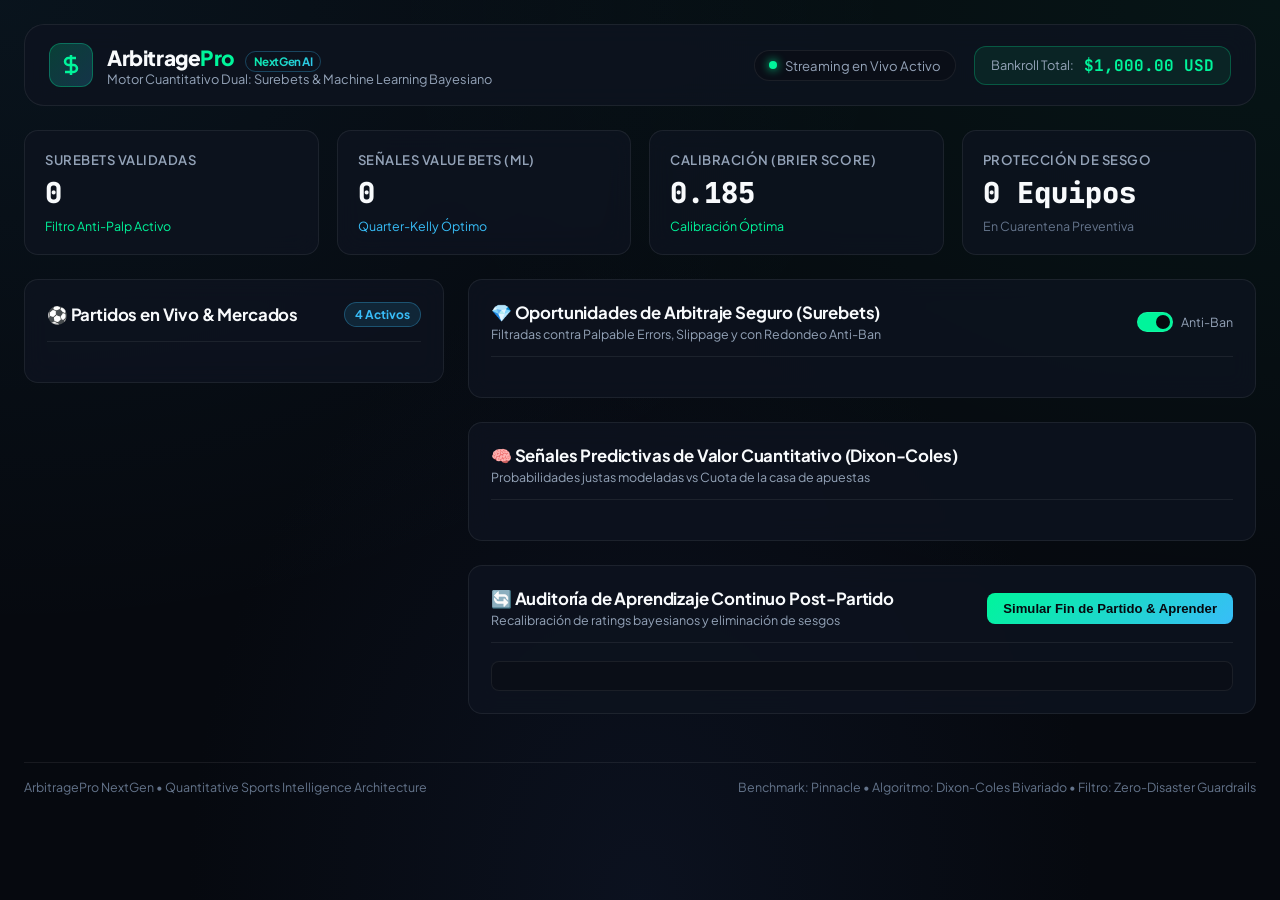
==== static/index.html @ cd668b92 "feat(engine): implement ArbitragePro NextGen with dual quantitative engine, bayesian learning and an" ====
<!DOCTYPE html>
<html lang="es">
<head>
  <meta charset="UTF-8">
  <meta name="viewport" content="width=device-width, initial-scale=1.0">
  <title>ArbitragePro NextGen | Terminal Cuantitativa & ML</title>
  <link rel="preconnect" href="https://fonts.googleapis.com">
  <link rel="preconnect" href="https://fonts.gstatic.com" crossorigin>
  <link href="https://fonts.googleapis.com/css2?family=Plus+Jakarta+Sans:wght@400;500;600;700;800&family=JetBrains+Mono:wght@400;500;700&display=swap" rel="stylesheet">
  <link rel="stylesheet" href="style.css">
</head>
<body>
  <div class="app-layout">
    <!-- Top Navigation Header -->
    <header class="navbar">
      <div class="brand">
        <div class="brand-badge-icon">
          <svg width="24" height="24" viewBox="0 0 24 24" fill="none" stroke="currentColor" stroke-width="2.5"><path d="M12 2v20M17 5H9.5a3.5 3.5 0 0 0 0 7h5a3.5 3.5 0 0 1 0 7H6"/></svg>
        </div>
        <div>
          <div class="brand-title">Arbitrage<span>Pro</span> <span class="tag-ai">NextGen AI</span></div>
          <div class="brand-desc">Motor Cuantitativo Dual: Surebets & Machine Learning Bayesiano</div>
        </div>
      </div>

      <div class="header-metrics">
        <div class="system-status">
          <span class="live-dot"></span>
          <span id="sys-status-text">Streaming en Vivo Activo</span>
        </div>
        <div class="bankroll-pill">
          <span class="pill-label">Bankroll Total:</span>
          <span class="pill-value mono" id="header-bankroll">$1,000.00 USD</span>
        </div>
      </div>
    </header>

    <!-- KPI Metric Cards Grid -->
    <section class="kpi-grid">
      <div class="kpi-card">
        <div class="kpi-title">Surebets Validadas</div>
        <div class="kpi-value mono" id="kpi-surebets-count">0</div>
        <div class="kpi-sub positive" id="kpi-surebets-sub">Filtro Anti-Palp Activo</div>
      </div>
      <div class="kpi-card">
        <div class="kpi-title">Señales Value Bets (ML)</div>
        <div class="kpi-value mono" id="kpi-valuebets-count">0</div>
        <div class="kpi-sub highlight" id="kpi-valuebets-sub">Quarter-Kelly Óptimo</div>
      </div>
      <div class="kpi-card">
        <div class="kpi-title">Calibración (Brier Score)</div>
        <div class="kpi-value mono" id="kpi-brier-score">0.185</div>
        <div class="kpi-sub positive" id="kpi-brier-status">Calibración Óptima</div>
      </div>
      <div class="kpi-card">
        <div class="kpi-title">Protección de Sesgo</div>
        <div class="kpi-value mono" id="kpi-quarantine-count">0 Equipos</div>
        <div class="kpi-sub" id="kpi-quarantine-sub">En Cuarentena Preventiva</div>
      </div>
    </section>

    <!-- Main Live Workspace -->
    <main class="dashboard-body">
      <!-- Left Column: Live Matches Feed -->
      <div class="column-left">
        <div class="panel-card">
          <div class="panel-header">
            <h3>⚽ Partidos en Vivo & Mercados</h3>
            <span class="badge-live" id="live-badge-count">4 Activos</span>
          </div>
          <div class="events-list" id="events-container">
            <!-- Renderizado dinámico -->
          </div>
        </div>
      </div>

      <!-- Right Column: Dual Engines (Surebets & Value Bets) -->
      <div class="column-right">
        <!-- Panel 1: Surebets Aprobadas -->
        <div class="panel-card">
          <div class="panel-header">
            <div>
              <h3>💎 Oportunidades de Arbitraje Seguro (Surebets)</h3>
              <p class="panel-sub">Filtradas contra Palpable Errors, Slippage y con Redondeo Anti-Ban</p>
            </div>
            <div class="toggle-wrap">
              <label class="switch">
                <input type="checkbox" id="anti-ban-check" checked>
                <span class="slider round"></span>
              </label>
              <span class="switch-caption">Anti-Ban</span>
            </div>
          </div>
          <div id="surebets-container">
            <!-- Renderizado dinámico -->
          </div>
        </div>

        <!-- Panel 2: Señales de Machine Learning -->
        <div class="panel-card">
          <div class="panel-header">
            <div>
              <h3>🧠 Señales Predictivas de Valor Cuantitativo (Dixon-Coles)</h3>
              <p class="panel-sub">Probabilidades justas modeladas vs Cuota de la casa de apuestas</p>
            </div>
          </div>
          <div id="valuebets-container">
            <!-- Renderizado dinámico -->
          </div>
        </div>

        <!-- Panel 3: Bucle de Aprendizaje Continuo (Feedback Loop) -->
        <div class="panel-card">
          <div class="panel-header">
            <div>
              <h3>🔄 Auditoría de Aprendizaje Continuo Post-Partido</h3>
              <p class="panel-sub">Recalibración de ratings bayesianos y eliminación de sesgos</p>
            </div>
            <button class="btn-action" onclick="triggerTestSettlement()">Simular Fin de Partido & Aprender</button>
          </div>
          <div class="learning-audit-box" id="audit-container">
            <!-- Renderizado dinámico -->
          </div>
        </div>
      </div>
    </main>

    <!-- Footer -->
    <footer class="app-footer">
      <div>ArbitragePro NextGen &bull; Quantitative Sports Intelligence Architecture</div>
      <div class="footer-links">
        <span>Benchmark: Pinnacle</span> &bull; 
        <span>Algoritmo: Dixon-Coles Bivariado</span> &bull; 
        <span>Filtro: Zero-Disaster Guardrails</span>
      </div>
    </footer>
  </div>

  <script src="app.js"></script>
</body>
</html>
---- static/style.css ----
/* ==========================================================================
   ArbitragePro NextGen - Design System & Modern Fintech Theme
   ========================================================================== */

:root {
  --bg-body: #06090f;
  --bg-card: rgba(14, 19, 31, 0.85);
  --bg-card-hover: rgba(20, 27, 43, 0.95);
  --bg-input: #0a0e17;
  
  --border-subtle: rgba(255, 255, 255, 0.07);
  --border-focus: #00f59b;
  --border-active: rgba(0, 245, 155, 0.3);

  --text-primary: #f8fafc;
  --text-secondary: #94a3b8;
  --text-muted: #64748b;

  --accent-green: #00f59b;
  --accent-green-glow: rgba(0, 245, 155, 0.2);
  --accent-cyan: #38bdf8;
  --accent-cyan-glow: rgba(56, 189, 248, 0.2);
  --accent-amber: #fbbf24;
  --accent-rose: #f43f5e;
  --accent-purple: #a855f7;

  --font-sans: 'Plus Jakarta Sans', system-ui, -apple-system, sans-serif;
  --font-mono: 'JetBrains Mono', monospace;

  --radius-sm: 8px;
  --radius-md: 14px;
  --radius-lg: 20px;
}

*, *::before, *::after {
  box-sizing: border-box;
  margin: 0;
  padding: 0;
}

body {
  background-color: var(--bg-body);
  background-image: 
    radial-gradient(at 0% 0%, rgba(56, 189, 248, 0.06) 0px, transparent 50%),
    radial-gradient(at 100% 0%, rgba(0, 245, 155, 0.05) 0px, transparent 50%),
    radial-gradient(at 50% 100%, rgba(15, 23, 42, 0.6) 0px, transparent 50%);
  background-attachment: fixed;
  color: var(--text-primary);
  font-family: var(--font-sans);
  min-height: 100vh;
  -webkit-font-smoothing: antialiased;
}

.mono {
  font-family: var(--font-mono);
}

.app-layout {
  max-width: 1440px;
  margin: 0 auto;
  padding: 24px;
  display: flex;
  flex-direction: column;
  gap: 24px;
}

/* Navbar */
.navbar {
  display: flex;
  justify-content: space-between;
  align-items: center;
  padding: 18px 24px;
  background: var(--bg-card);
  backdrop-filter: blur(12px);
  border: 1px solid var(--border-subtle);
  border-radius: var(--radius-lg);
}

.brand {
  display: flex;
  align-items: center;
  gap: 14px;
}

.brand-badge-icon {
  width: 44px;
  height: 44px;
  border-radius: 12px;
  background: linear-gradient(135deg, rgba(0, 245, 155, 0.2), rgba(56, 189, 248, 0.2));
  border: 1px solid rgba(0, 245, 155, 0.3);
  display: flex;
  align-items: center;
  justify-content: center;
  color: var(--accent-green);
}

.brand-title {
  font-size: 1.3rem;
  font-weight: 800;
  letter-spacing: -0.02em;
}

.brand-title span {
  color: var(--accent-green);
}

.tag-ai {
  font-size: 0.72rem;
  font-weight: 700;
  background: linear-gradient(135deg, #00f59b, #38bdf8);
  -webkit-background-clip: text;
  -webkit-text-fill-color: transparent;
  border: 1px solid rgba(56, 189, 248, 0.3);
  padding: 2px 8px;
  border-radius: 20px;
  margin-left: 6px;
}

.brand-desc {
  font-size: 0.8rem;
  color: var(--text-secondary);
}

.header-metrics {
  display: flex;
  align-items: center;
  gap: 18px;
}

.system-status {
  display: flex;
  align-items: center;
  gap: 8px;
  font-size: 0.82rem;
  color: var(--text-secondary);
  background: var(--bg-input);
  padding: 6px 14px;
  border-radius: 20px;
  border: 1px solid var(--border-subtle);
}

.live-dot {
  width: 8px;
  height: 8px;
  border-radius: 50%;
  background: var(--accent-green);
  box-shadow: 0 0 10px var(--accent-green);
  animation: pulse 1.8s infinite;
}

@keyframes pulse {
  0% { transform: scale(0.95); opacity: 0.6; }
  50% { transform: scale(1.25); opacity: 1; }
  100% { transform: scale(0.95); opacity: 0.6; }
}

.bankroll-pill {
  background: rgba(0, 245, 155, 0.08);
  border: 1px solid rgba(0, 245, 155, 0.25);
  padding: 8px 16px;
  border-radius: 12px;
  display: flex;
  align-items: center;
  gap: 10px;
}

.pill-label {
  font-size: 0.8rem;
  color: var(--text-secondary);
}

.pill-value {
  font-size: 1rem;
  font-weight: 700;
  color: var(--accent-green);
}

/* KPI Grid */
.kpi-grid {
  display: grid;
  grid-template-columns: repeat(auto-fit, minmax(240px, 1fr));
  gap: 18px;
}

.kpi-card {
  background: var(--bg-card);
  backdrop-filter: blur(12px);
  border: 1px solid var(--border-subtle);
  border-radius: var(--radius-md);
  padding: 20px;
  display: flex;
  flex-direction: column;
  gap: 6px;
  transition: transform 0.2s, border-color 0.2s;
}

.kpi-card:hover {
  transform: translateY(-2px);
  border-color: rgba(255, 255, 255, 0.15);
}

.kpi-title {
  font-size: 0.82rem;
  color: var(--text-secondary);
  font-weight: 600;
  text-transform: uppercase;
  letter-spacing: 0.04em;
}

.kpi-value {
  font-size: 1.8rem;
  font-weight: 800;
  color: var(--text-primary);
}

.kpi-sub {
  font-size: 0.78rem;
  color: var(--text-muted);
}

.kpi-sub.positive {
  color: var(--accent-green);
}

.kpi-sub.highlight {
  color: var(--accent-cyan);
}

/* Body Columns */
.dashboard-body {
  display: grid;
  grid-template-columns: 420px 1fr;
  gap: 24px;
}

@media (max-width: 1024px) {
  .dashboard-body {
    grid-template-columns: 1fr;
  }
}

.panel-card {
  background: var(--bg-card);
  backdrop-filter: blur(12px);
  border: 1px solid var(--border-subtle);
  border-radius: var(--radius-md);
  padding: 22px;
  margin-bottom: 24px;
}

.panel-header {
  display: flex;
  justify-content: space-between;
  align-items: center;
  margin-bottom: 18px;
  border-bottom: 1px solid var(--border-subtle);
  padding-bottom: 14px;
}

.panel-header h3 {
  font-size: 1.05rem;
  font-weight: 700;
  letter-spacing: -0.01em;
}

.panel-sub {
  font-size: 0.78rem;
  color: var(--text-secondary);
  margin-top: 3px;
}

.badge-live {
  background: rgba(56, 189, 248, 0.12);
  color: var(--accent-cyan);
  border: 1px solid rgba(56, 189, 248, 0.3);
  font-size: 0.75rem;
  font-weight: 700;
  padding: 4px 10px;
  border-radius: 20px;
}

/* Event Cards */
.events-list {
  display: flex;
  flex-direction: column;
  gap: 14px;
}

.match-item {
  background: var(--bg-input);
  border: 1px solid var(--border-subtle);
  border-radius: var(--radius-sm);
  padding: 14px;
  display: flex;
  flex-direction: column;
  gap: 10px;
  transition: border-color 0.2s;
}

.match-item:hover {
  border-color: rgba(255, 255, 255, 0.18);
}

.match-item-top {
  display: flex;
  justify-content: space-between;
  align-items: center;
}

.match-league {
  font-size: 0.72rem;
  color: var(--accent-cyan);
  font-weight: 600;
}

.match-clock {
  font-size: 0.75rem;
  background: rgba(244, 63, 94, 0.15);
  color: var(--accent-rose);
  padding: 2px 8px;
  border-radius: 12px;
  font-weight: 700;
}

.match-teams {
  display: flex;
  justify-content: space-between;
  align-items: center;
  font-weight: 700;
  font-size: 0.95rem;
}

.match-score {
  font-size: 1.1rem;
  color: var(--accent-green);
  background: rgba(0, 245, 155, 0.1);
  padding: 2px 10px;
  border-radius: 8px;
}

.match-odds-row {
  display: grid;
  grid-template-columns: repeat(3, 1fr);
  gap: 8px;
  margin-top: 4px;
}

.odd-pill {
  background: rgba(255, 255, 255, 0.03);
  border: 1px solid var(--border-subtle);
  border-radius: 6px;
  padding: 6px;
  text-align: center;
  display: flex;
  flex-direction: column;
  gap: 2px;
}

.odd-label {
  font-size: 0.68rem;
  color: var(--text-muted);
}

.odd-val {
  font-size: 0.88rem;
  font-weight: 700;
  color: var(--accent-cyan);
}

/* Surebet Card */
.surebet-card {
  background: linear-gradient(135deg, rgba(0, 245, 155, 0.04), rgba(56, 189, 248, 0.02));
  border: 1px solid rgba(0, 245, 155, 0.3);
  border-radius: var(--radius-sm);
  padding: 16px;
  margin-bottom: 14px;
  display: flex;
  flex-direction: column;
  gap: 12px;
}

.surebet-top {
  display: flex;
  justify-content: space-between;
  align-items: center;
}

.surebet-title {
  font-size: 1rem;
  font-weight: 700;
}

.surebet-roi {
  background: var(--accent-green);
  color: #06090e;
  font-size: 0.85rem;
  font-weight: 800;
  padding: 4px 10px;
  border-radius: 8px;
}

.surebet-selections-grid {
  display: grid;
  grid-template-columns: repeat(3, 1fr);
  gap: 10px;
}

.selection-card {
  background: var(--bg-input);
  border: 1px solid var(--border-subtle);
  border-radius: 8px;
  padding: 10px;
  display: flex;
  flex-direction: column;
  gap: 4px;
}

.sel-tag {
  font-size: 0.72rem;
  color: var(--text-secondary);
}

.sel-bookmaker {
  font-size: 0.8rem;
  color: var(--accent-cyan);
  font-weight: 600;
}

.sel-stake {
  font-size: 0.95rem;
  font-weight: 700;
  color: var(--accent-green);
  margin-top: 4px;
}

/* Value Bet Card */
.value-card {
  background: var(--bg-input);
  border: 1px solid var(--border-subtle);
  border-left: 4px solid var(--accent-cyan);
  border-radius: var(--radius-sm);
  padding: 14px;
  margin-bottom: 12px;
  display: flex;
  justify-content: space-between;
  align-items: center;
}

.value-info {
  display: flex;
  flex-direction: column;
  gap: 4px;
}

.value-match {
  font-size: 0.95rem;
  font-weight: 700;
}

.value-meta {
  font-size: 0.78rem;
  color: var(--text-secondary);
}

.value-stats {
  display: flex;
  align-items: center;
  gap: 16px;
  text-align: right;
}

.edge-badge {
  background: rgba(56, 189, 248, 0.15);
  color: var(--accent-cyan);
  padding: 4px 10px;
  border-radius: 8px;
  font-weight: 700;
  font-size: 0.9rem;
}

/* Learning Audit Box */
.learning-audit-box {
  background: var(--bg-input);
  border: 1px solid var(--border-subtle);
  border-radius: var(--radius-sm);
  padding: 14px;
  display: flex;
  flex-direction: column;
  gap: 10px;
}

.audit-item {
  display: flex;
  justify-content: space-between;
  align-items: center;
  padding: 10px 0;
  border-bottom: 1px solid rgba(255, 255, 255, 0.05);
  font-size: 0.82rem;
}

.audit-item:last-child {
  border-bottom: none;
}

.btn-action {
  background: linear-gradient(135deg, #00f59b, #38bdf8);
  color: #06090f;
  font-weight: 700;
  font-size: 0.82rem;
  border: none;
  border-radius: 8px;
  padding: 8px 16px;
  cursor: pointer;
  transition: opacity 0.2s, transform 0.1s;
}

.btn-action:hover {
  opacity: 0.9;
  transform: translateY(-1px);
}

/* Toggle Switch */
.toggle-wrap {
  display: flex;
  align-items: center;
  gap: 8px;
}

.switch {
  position: relative;
  display: inline-block;
  width: 36px;
  height: 20px;
}

.switch input {
  opacity: 0;
  width: 0;
  height: 0;
}

.slider {
  position: absolute;
  cursor: pointer;
  top: 0; left: 0; right: 0; bottom: 0;
  background-color: var(--bg-input);
  border: 1px solid var(--border-subtle);
  transition: .2s;
  border-radius: 20px;
}

.slider:before {
  position: absolute;
  content: "";
  height: 14px;
  width: 14px;
  left: 2px;
  bottom: 2px;
  background-color: var(--text-secondary);
  transition: .2s;
  border-radius: 50%;
}

input:checked + .slider {
  background-color: var(--accent-green);
}

input:checked + .slider:before {
  transform: translateX(16px);
  background-color: #06090e;
}

.switch-caption {
  font-size: 0.78rem;
  color: var(--text-secondary);
}

/* Footer */
.app-footer {
  display: flex;
  justify-content: space-between;
  align-items: center;
  padding: 16px 0;
  border-top: 1px solid var(--border-subtle);
  font-size: 0.78rem;
  color: var(--text-muted);
}
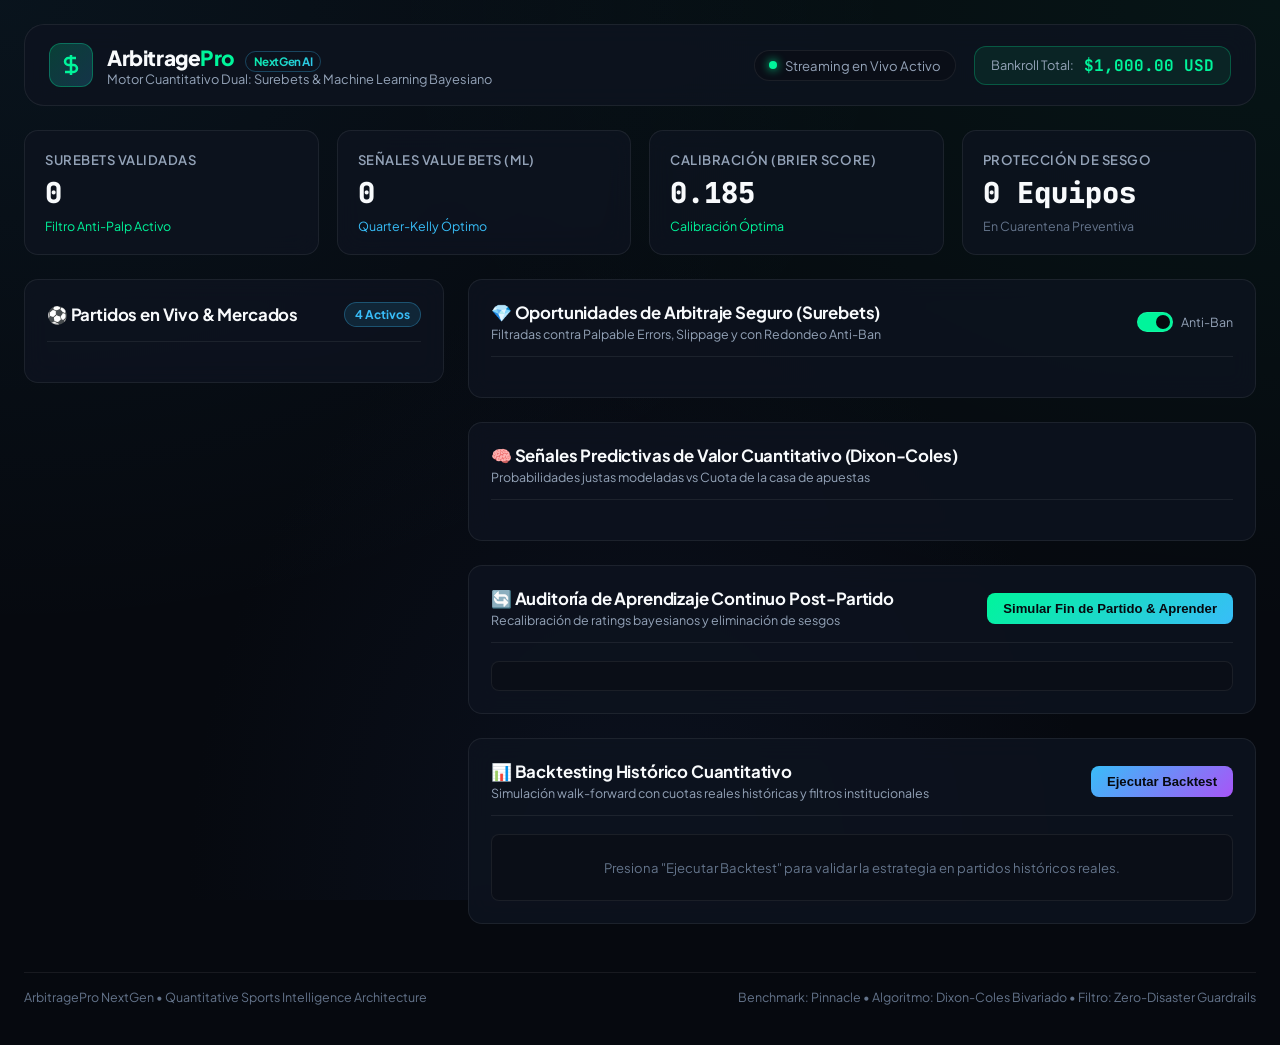
==== commit eae0db25: "feat(backtest): add quantitative historical walk-forward engine and interactive dashboard panel" ====
--- a/static/index.html
+++ b/static/index.html
@@ -122,6 +122,22 @@
             <!-- Renderizado dinámico -->
           </div>
         </div>
+
+        <!-- Panel 4: Backtesting Histórico & Validación Cuantitativa -->
+        <div class="panel-card">
+          <div class="panel-header">
+            <div>
+              <h3>📊 Backtesting Histórico Cuantitativo</h3>
+              <p class="panel-sub">Simulación walk-forward con cuotas reales históricas y filtros institucionales</p>
+            </div>
+            <button class="btn-action" style="background: linear-gradient(135deg, #38bdf8, #a855f7);" onclick="runHistoricalBacktest()">Ejecutar Backtest</button>
+          </div>
+          <div class="learning-audit-box" id="backtest-container">
+            <div style="padding: 10px; color: var(--text-muted); font-size: 0.82rem; text-align: center;">
+              Presiona "Ejecutar Backtest" para validar la estrategia en partidos históricos reales.
+            </div>
+          </div>
+        </div>
       </div>
     </main>
 
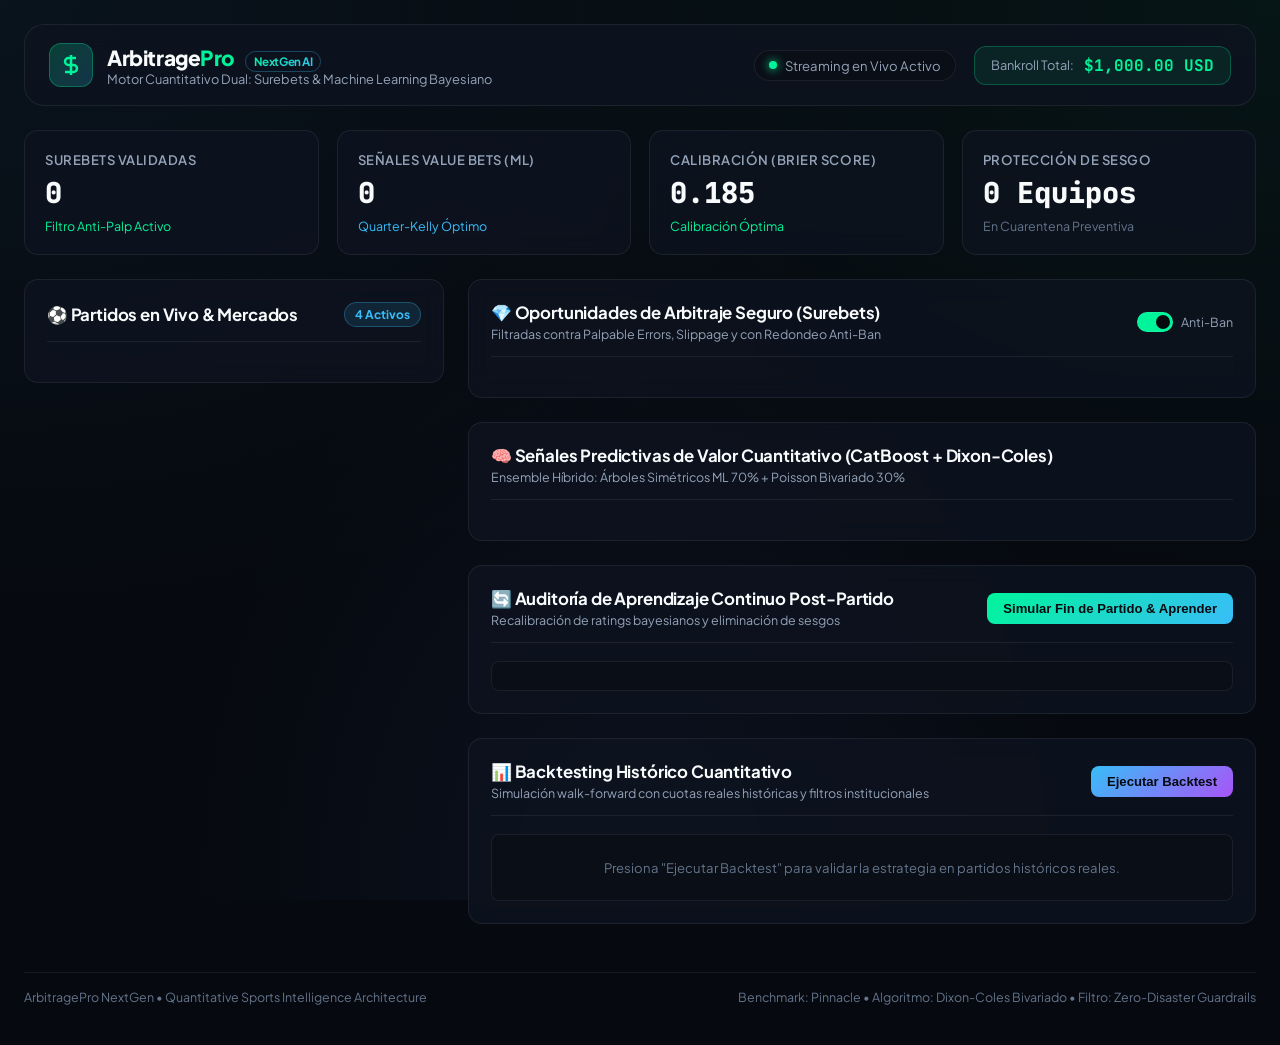
==== commit b1d99d9a: "feat(phases-4-5): multi-season historical data ingestion, drift detection retraining daemon, and UI " ====
--- a/static/index.html
+++ b/static/index.html
@@ -100,8 +100,8 @@
         <div class="panel-card">
           <div class="panel-header">
             <div>
-              <h3>🧠 Señales Predictivas de Valor Cuantitativo (Dixon-Coles)</h3>
-              <p class="panel-sub">Probabilidades justas modeladas vs Cuota de la casa de apuestas</p>
+              <h3>🧠 Señales Predictivas de Valor Cuantitativo (CatBoost + Dixon-Coles)</h3>
+              <p class="panel-sub">Ensemble Híbrido: Árboles Simétricos ML 70% + Poisson Bivariado 30%</p>
             </div>
           </div>
           <div id="valuebets-container">
--- a/static/style.css
+++ b/static/style.css
@@ -478,6 +478,21 @@
   font-size: 0.9rem;
 }
 
+.badge-model-ensemble {
+  display: inline-flex;
+  align-items: center;
+  gap: 6px;
+  background: linear-gradient(135deg, rgba(168, 85, 247, 0.15), rgba(56, 189, 248, 0.15));
+  border: 1px solid rgba(168, 85, 247, 0.35);
+  color: #c084fc;
+  font-size: 0.70rem;
+  font-weight: 700;
+  padding: 3px 8px;
+  border-radius: 6px;
+  letter-spacing: 0.02em;
+  text-transform: uppercase;
+}
+
 /* Learning Audit Box */
 .learning-audit-box {
   background: var(--bg-input);
